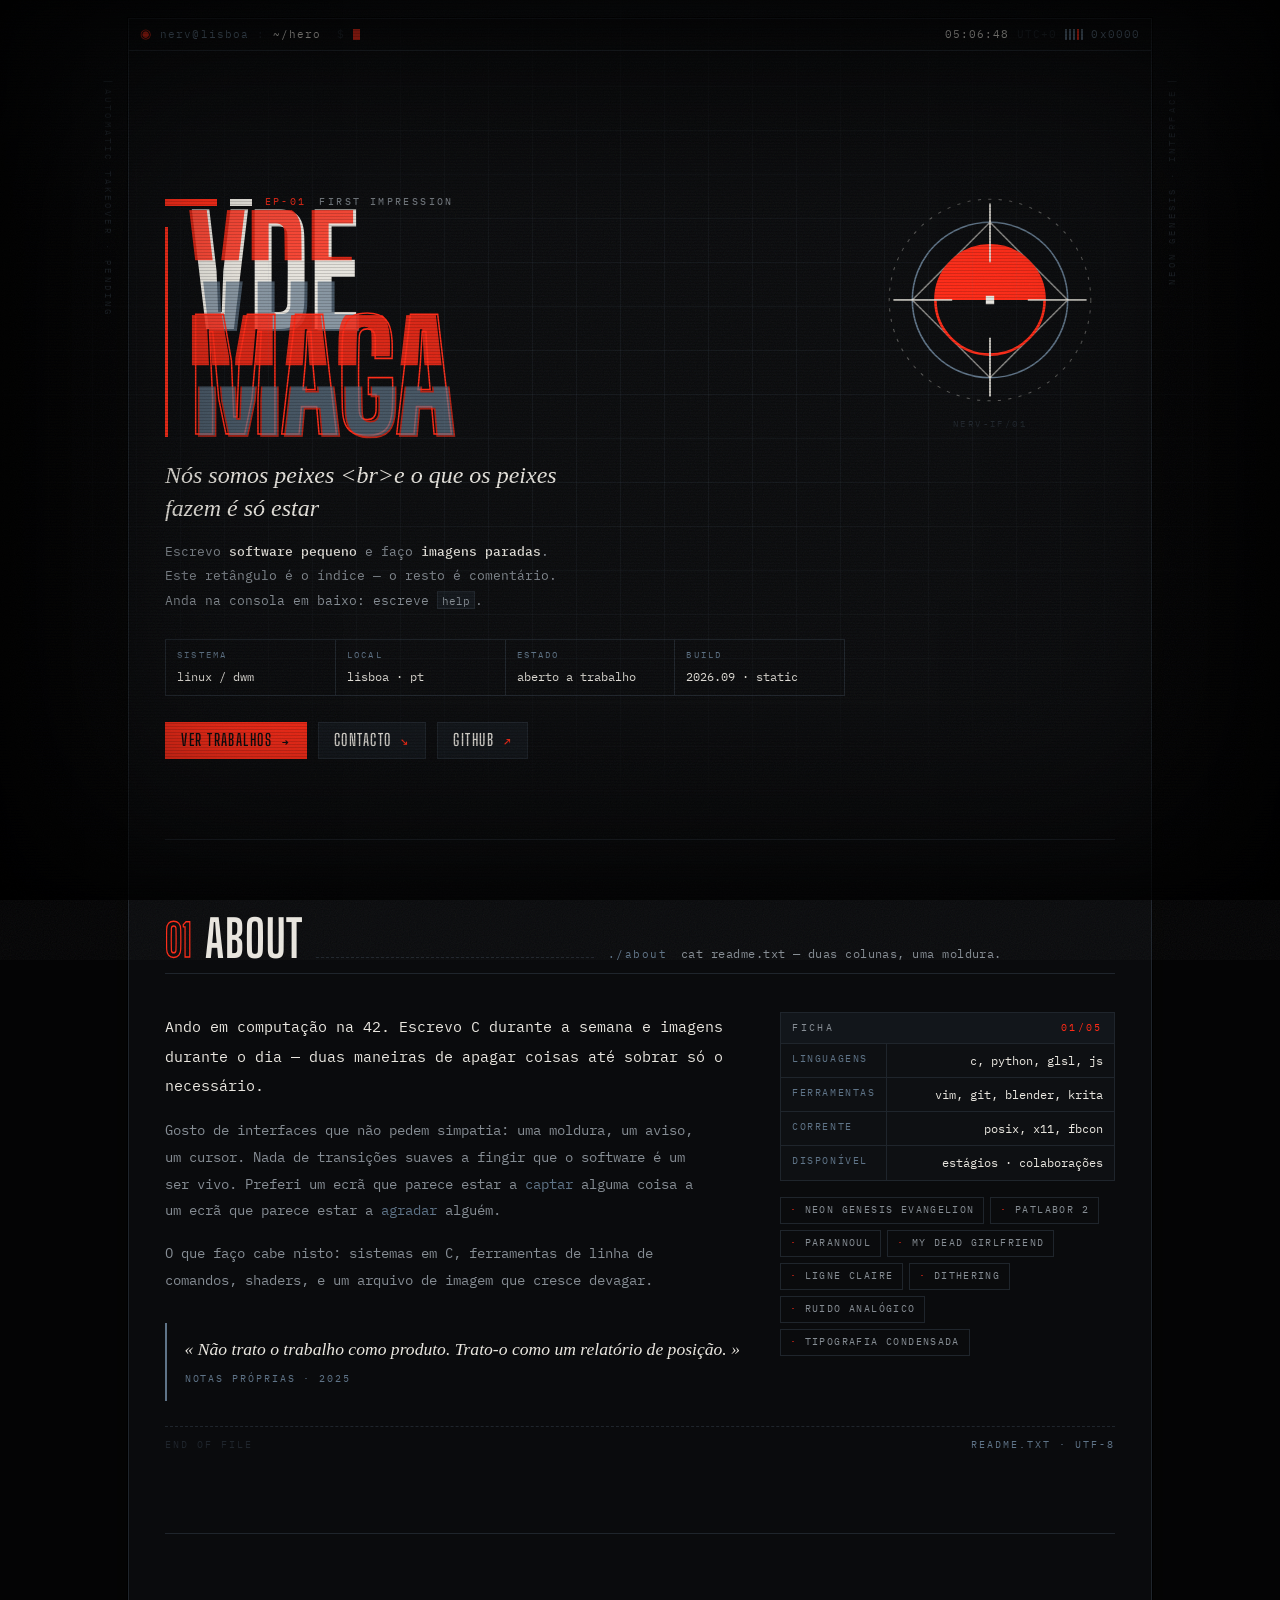
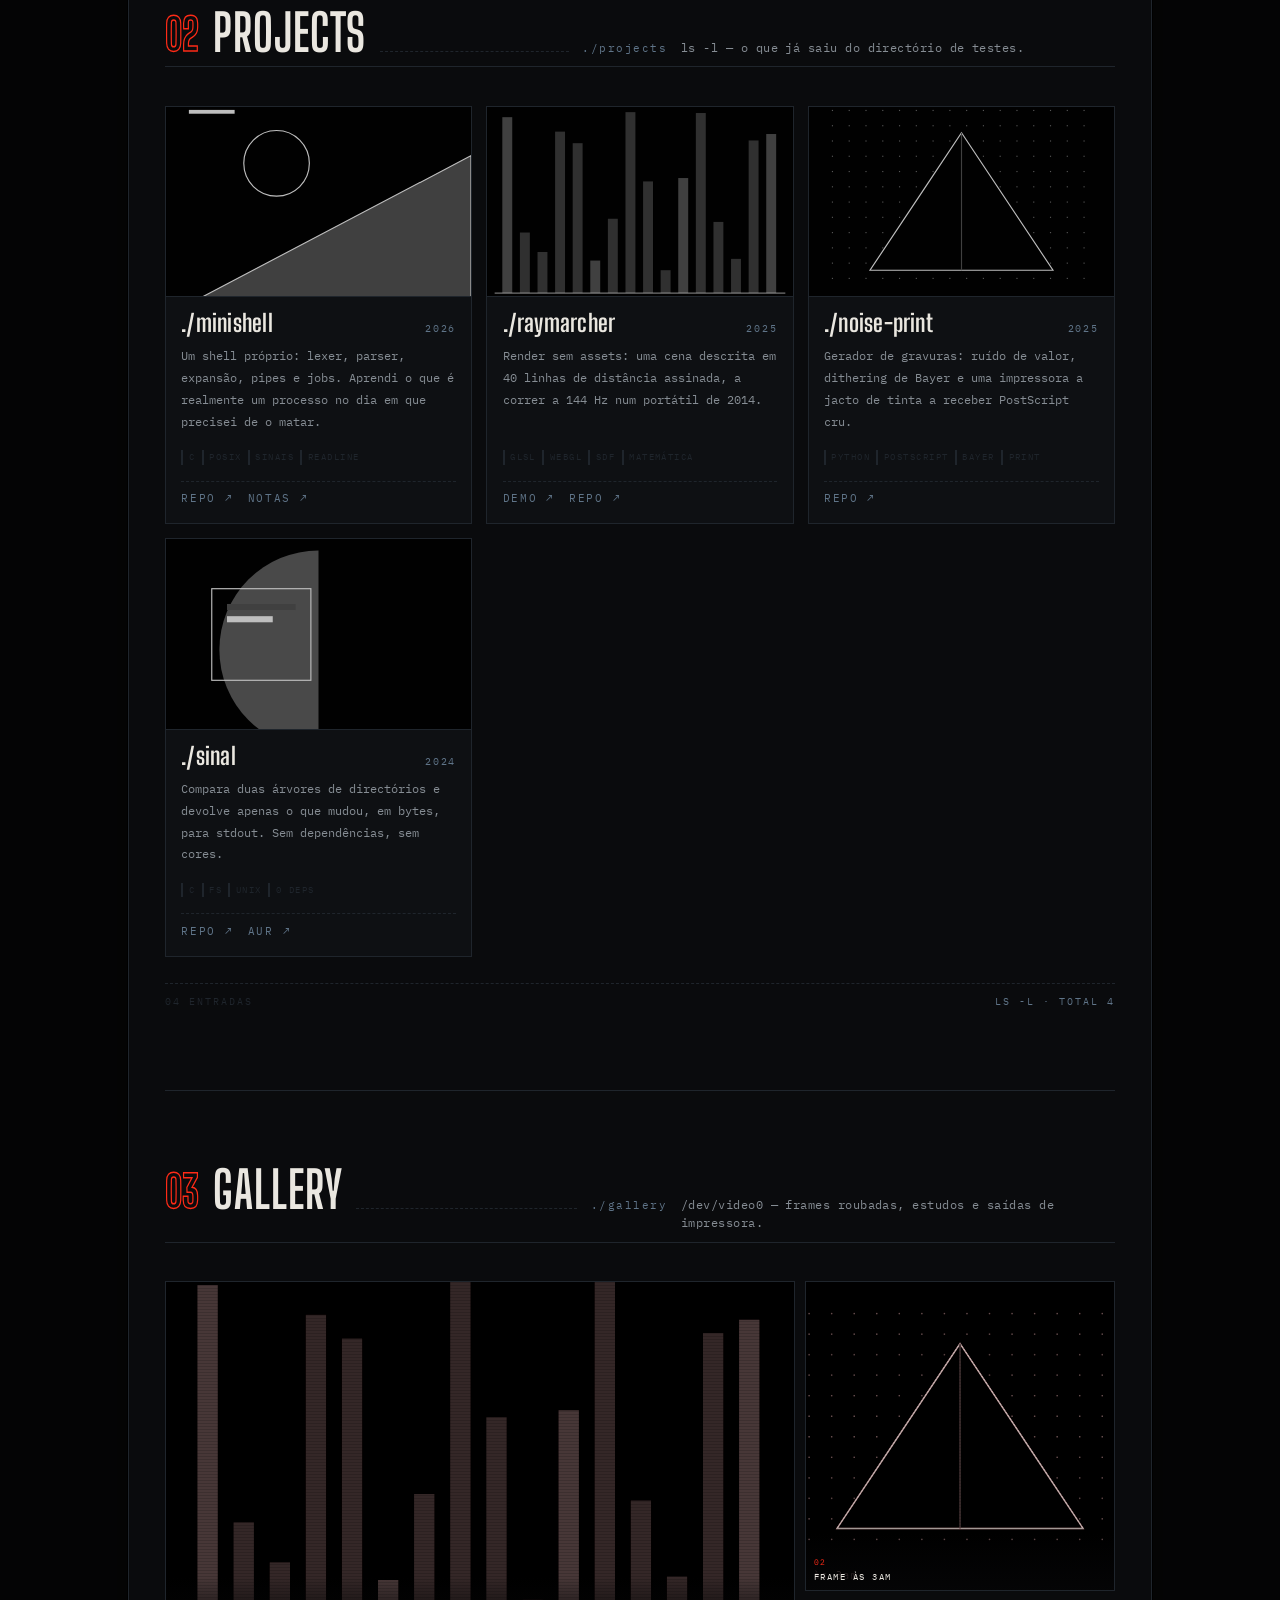
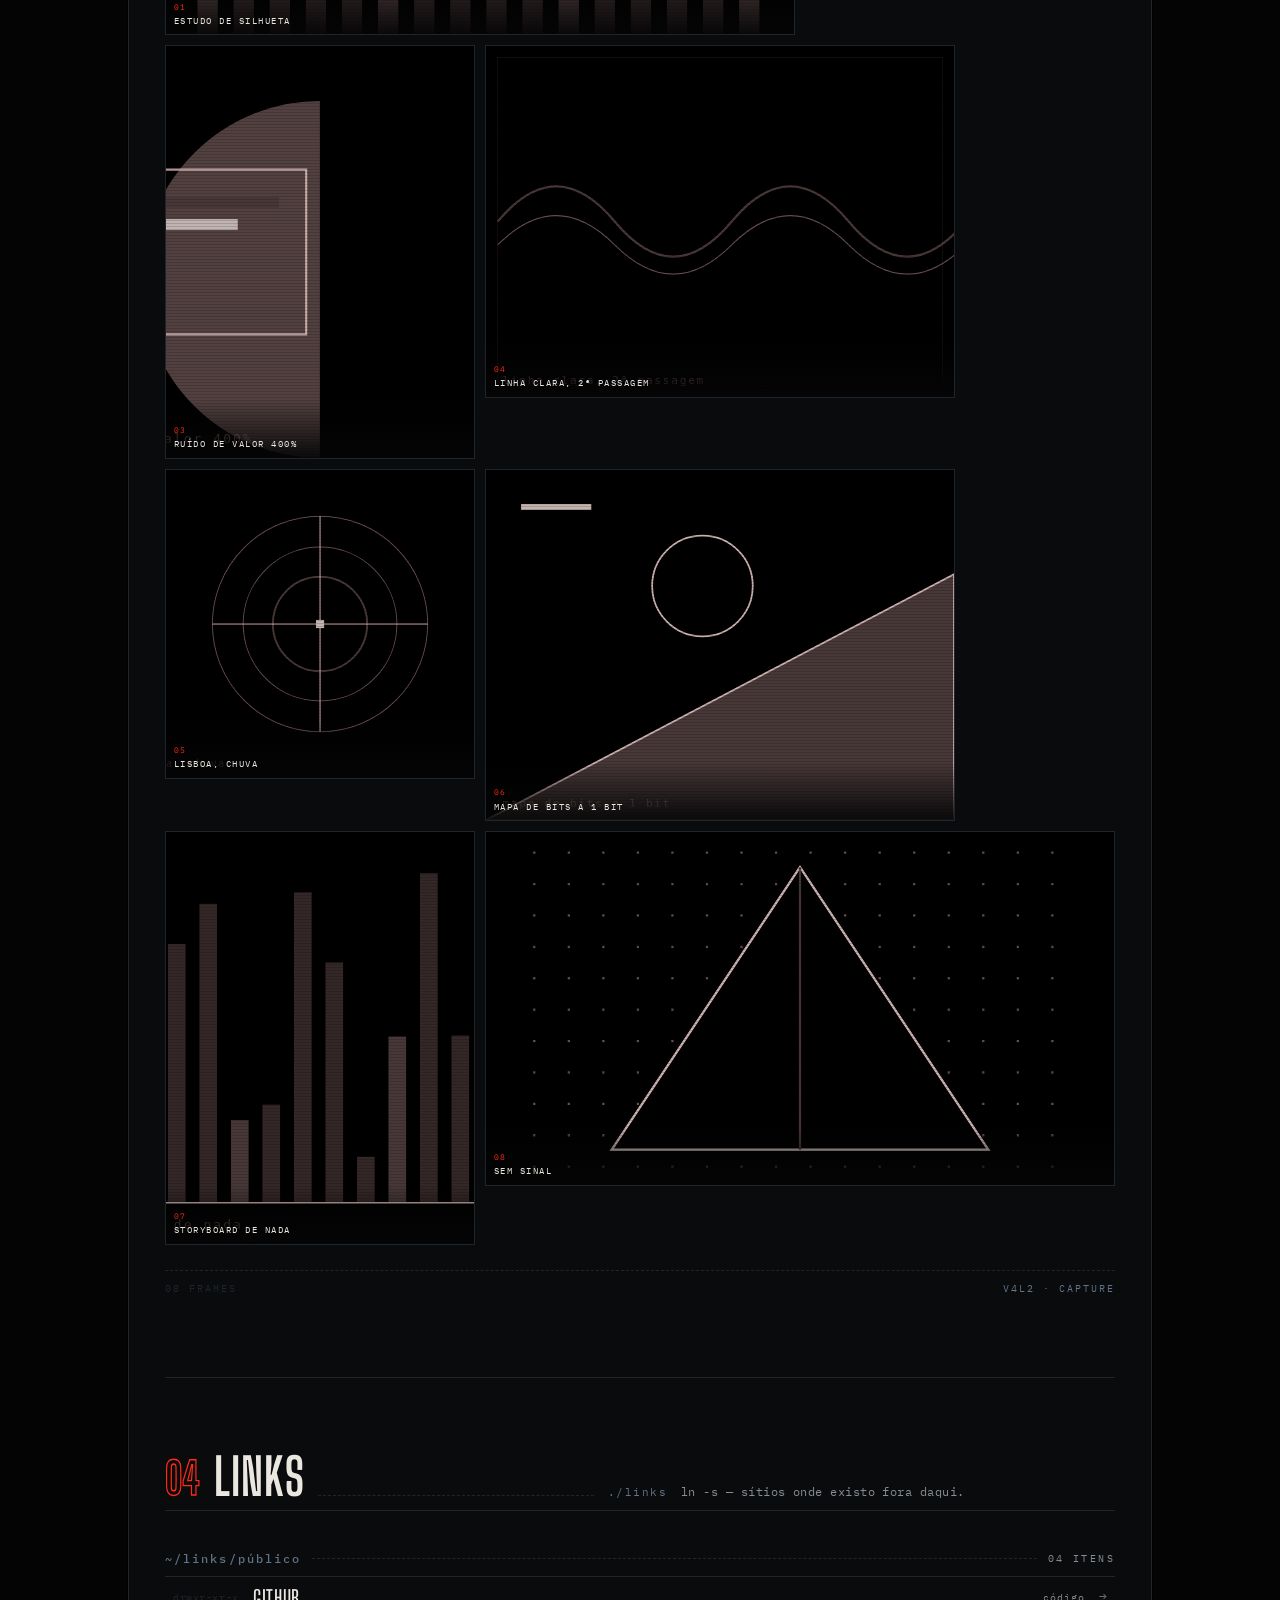
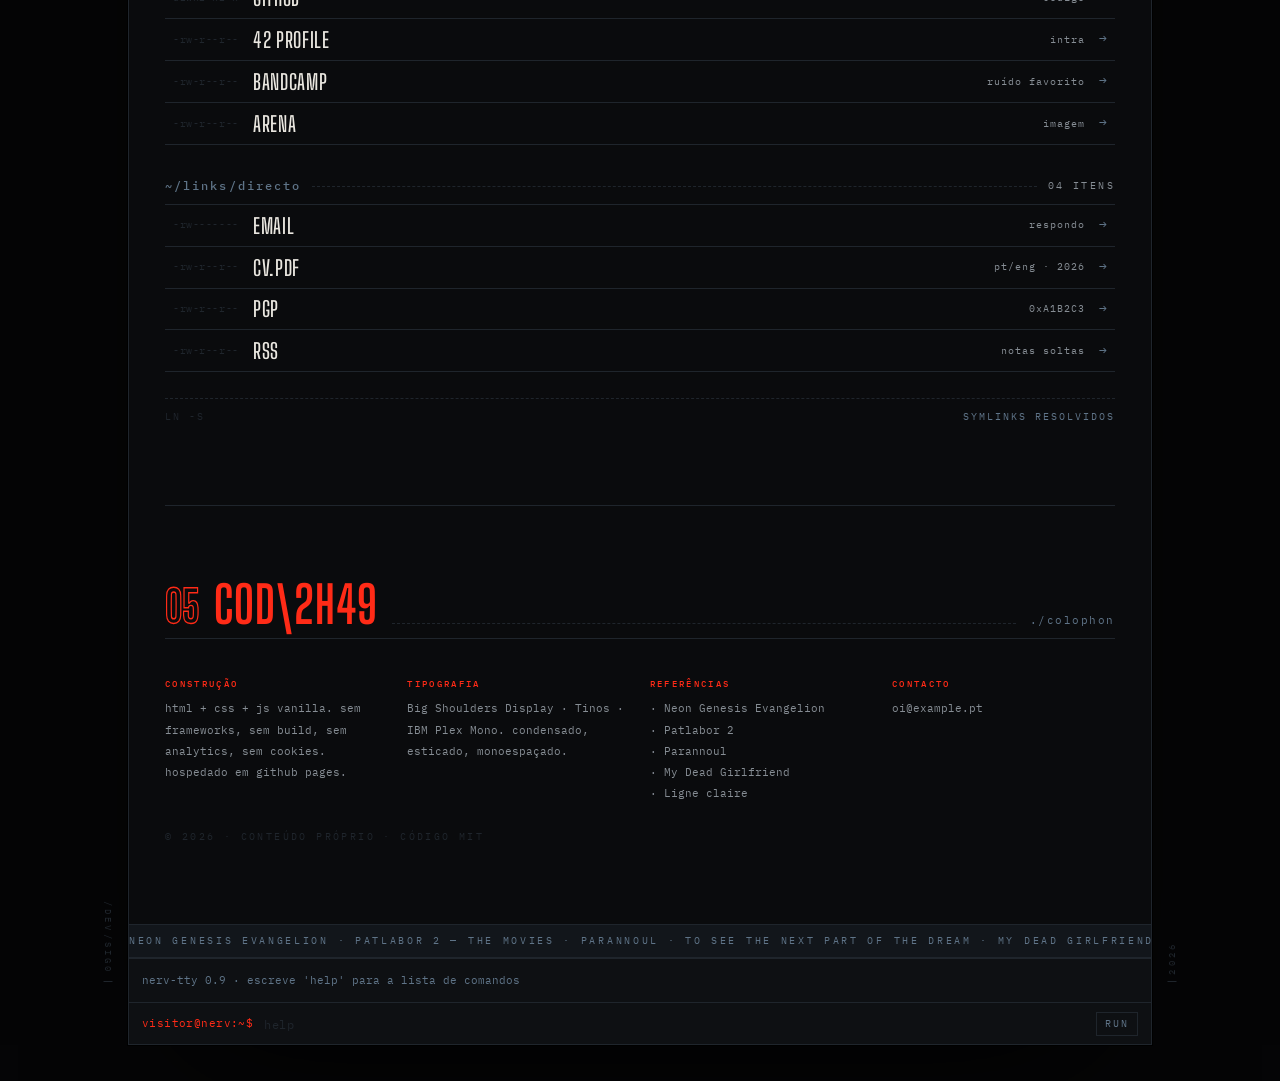
==== index.html @ f8f50516 "fase inicial" ====
<!doctype html>
<html lang="pt" data-mode="nerv">
<head>
<meta charset="utf-8">
<meta name="viewport" content="width=device-width, initial-scale=1">
<meta name="color-scheme" content="dark">
<meta name="theme-color" content="#050506">
<title>n.marques — ./index</title>
<meta name="description" content="Índice. Software, imagem, ruído.">
<meta property="og:title" content="n.marques — ./index">
<meta property="og:type" content="website">
<link rel="preconnect" href="https://fonts.googleapis.com">
<link rel="preconnect" href="https://fonts.gstatic.com" crossorigin>
<link href="https://fonts.googleapis.com/css2?family=Big+Shoulders+Display:wght@400;600;700;800&family=Tinos:ital,wght@0,400;0,700;1,400&family=IBM+Plex+Mono:wght@400;500;600&display=swap" rel="stylesheet">
<link rel="stylesheet" href="assets/css/base.css">
<link rel="stylesheet" href="assets/css/type.css">
<link rel="stylesheet" href="assets/css/layout.css">
<link rel="stylesheet" href="assets/css/components.css">
<link rel="stylesheet" href="assets/css/fx.css">
<link rel="icon" href="data:image/svg+xml,<svg xmlns='http://www.w3.org/2000/svg' viewBox='0 0 32 32'><rect width='32' height='32' fill='%230d0f12'/><circle cx='16' cy='16' r='8' fill='none' stroke='%23ff2b17' stroke-width='2'/><rect x='15' y='2' width='2' height='28' fill='%23eae7e0'/></svg>">
<script type="module" src="assets/js/main.js"></script>
</head>
<body>

<!-- camadas de ambiente -->
<div class="crt" aria-hidden="true">
  <span class="crt__grid"></span>
  <span class="crt__grain"></span>
  <span class="crt__scan"></span>
  <span class="crt__tear"></span>
  <span class="crt__vig"></span>
</div>
<div class="progress" aria-hidden="true"><span id="progress-bar"></span></div>
<div id="reticle" class="reticle" aria-hidden="true">
  <svg viewBox="0 0 44 44" width="44" height="44">
    <circle cx="22" cy="22" r="13" fill="none" stroke="currentColor" stroke-width="1"/>
    <path d="M22 0v12M22 32v12M0 22h12M32 22h12" stroke="currentColor" stroke-width="1"/>
    <rect x="21" y="21" width="2" height="2" fill="currentColor"/>
  </svg>
  <em id="reticle-coord">0000,0000</em>
</div>
<div id="boot" class="boot" aria-hidden="true"><pre id="boot-log" class="boot__log"></pre><span class="boot__flash"></span></div>

<a class="skip" href="#hero">saltar para o índice</a>

<main class="shell" id="shell">

  <header class="status" id="status">
    <span class="status__mark" data-mode-toggle role="button" tabindex="0" aria-label="alternar paleta">◉</span>
    <span class="status__prompt">nerv@lisboa</span>
    <span class="status__sep">:</span>
    <span class="status__path" id="active-path">~</span>
    <span class="status__sep">$</span>
    <span class="status__cursor" aria-hidden="true"></span>
    <span class="status__spacer"></span>
    <span class="status__clock" id="clock">--:--:--</span>
    <span class="status__utc" id="clock-utc">UTC+00</span>
    <span class="bars" aria-hidden="true"><i></i><i></i><i></i><i></i><i></i></span>
    <span class="status__pos" id="scroll-pos">0x0000</span>
  </header>

  <aside class="rail rail--l" aria-hidden="true">
    <span>automatic takeover · pending</span>
    <span>/dev/sig0</span>
  </aside>
  <aside class="rail rail--r" aria-hidden="true">
    <span>neon genesis · interface</span>
    <span id="rail-year">2026</span>
  </aside>

  <div class="stack">
    <section id="hero"     class="sec sec--hero" data-mount="hero"></section>
    <section id="about"    class="sec" data-mount="about"    data-path="./about"></section>
    <section id="projects" class="sec" data-mount="projects" data-path="./projects"></section>
    <section id="gallery"  class="sec" data-mount="gallery"  data-path="./gallery"></section>
    <section id="links"    class="sec" data-mount="links"    data-path="./links"></section>
    <section id="colophon" class="sec sec--colo" data-mount="colophon"></section>
  </div>

  <div class="ticker" aria-hidden="true"><div class="ticker__track" id="ticker"></div></div>

  <form class="term" id="term" autocomplete="off">
    <div class="term__out" id="term-out" role="log" aria-live="polite"></div>
    <div class="term__line">
      <label class="term__ps1" for="term-input">visitor@nerv:~$</label>
      <input class="term__input" id="term-input" type="text" spellcheck="false"
             autocapitalize="off" placeholder="help" aria-label="consola">
      <button class="term__go" type="submit">run</button>
    </div>
  </form>

</main>

<div class="lb" id="lightbox" hidden role="dialog" aria-modal="true" aria-label="visualizador de imagem">
  <button class="lb__close" id="lb-close" type="button" aria-label="fechar [esc]">✕</button>
  <button class="lb__nav lb__nav--p" id="lb-prev" type="button" aria-label="anterior">◄</button>
  <button class="lb__nav lb__nav--n" id="lb-next" type="button" aria-label="seguinte">►</button>
  <figure class="lb__fig"><img id="lb-img" alt=""><figcaption id="lb-cap"></figcaption></figure>
  <div class="lb__count" id="lb-count">00/00</div>
</div>

<noscript>
  <div class="noscript">
    <b>JAVASCRIPT DESATIVADO.</b><br>
    este índice é gerado a partir de <code>assets/js/data/content.js</code>.<br>
    ativa o JS, ou lê o ficheiro diretamente — está comentado.
  </div>
</noscript>

</body>
</html>
---- assets/css/base.css ----
/* tokens + reset. única fonte de verdade para cores, espaçamentos, raios. */

:root{
  /* paleta nerv */
  --void:#050506;
  --ink:#0a0b0d;
  --panel:#0e1013;
  --surface:#12161b;
  --line:#1f252c;
  --bone:#eae7e0;
  --mute:#868d94;
  --steel:#5f7488;
  --sig:#ff2b17;
  --amber:#ffb000;

  /* métricas */
  --shell-w:1024px;
  --gut:clamp(1rem,3.2vw,2.25rem);
  --hair:1px;
  --tick:9px;

  /* tipografia */
  --ff-display:"Big Shoulders Display","Oswald","Arial Narrow",sans-serif;
  --ff-serif:"Tinos","Times New Roman",serif;
  --ff-mono:"IBM Plex Mono",ui-monospace,"SFMono-Regular",Consolas,monospace;

  --ease:cubic-bezier(.2,.75,.2,1);
}

html[data-mode="redline"]{
  --void:#2c0000;
  --ink:#5e0202;
  --panel:#770404;
  --surface:#8a0606;
  --line:#ff5a45;
  --bone:#fff3e8;
  --mute:#ffb9ab;
  --steel:#ffd7cc;
  --sig:#ffd400;
  --amber:#fff;
}

*,*::before,*::after{box-sizing:border-box}
html{-webkit-text-size-adjust:100%;scroll-behavior:smooth}
body{
  margin:0;
  background:var(--void);
  color:var(--bone);
  font-family:var(--ff-mono);
  font-size:15px;
  line-height:1.62;
  -webkit-font-smoothing:antialiased;
  overflow-x:hidden;
}
body::before{ /* o campo frio atrás do retângulo */
  content:"";position:fixed;inset:0;z-index:-2;pointer-events:none;
  background:
    radial-gradient(120% 80% at 50% -10%, rgba(95,116,136,.14), transparent 60%),
    radial-gradient(80% 60% at 50% 120%, rgba(255,43,23,.07), transparent 60%),
    var(--void);
  transition:background .5s var(--ease);
}

h1,h2,h3,h4,p,figure,ul,ol,dl,dd,pre,blockquote{margin:0;padding:0}
ul,ol{list-style:none}
img,svg{display:block;max-width:100%}
a{color:inherit;text-decoration:none}
button,input{font:inherit;color:inherit}
button{background:none;border:0;cursor:pointer}
table{border-collapse:collapse}

::selection{background:var(--sig);color:#0a0b0d}
::-moz-selection{background:var(--sig);color:#0a0b0d}

*{scrollbar-width:thin;scrollbar-color:var(--line) transparent}
::-webkit-scrollbar{width:9px;height:9px}
::-webkit-scrollbar-track{background:var(--ink)}
::-webkit-scrollbar-thumb{background:var(--line);border:2px solid var(--ink)}
::-webkit-scrollbar-thumb:hover{background:var(--sig)}

:focus-visible{
  outline:2px solid var(--sig);
  outline-offset:3px;
}
.skip{
  position:fixed;top:.5rem;left:50%;translate:-50% -200%;z-index:200;
  background:var(--sig);color:#0a0b0d;padding:.4rem .9rem;
  font-family:var(--ff-mono);font-size:.7rem;letter-spacing:.16em;text-transform:uppercase;
  transition:translate .2s var(--ease);
}
.skip:focus{translate:-50% 0}

.noscript{
  position:relative;z-index:120;margin:20vh auto;width:min(560px,90vw);
  border:var(--hair) solid var(--sig);background:var(--panel);padding:1.5rem;
  font-size:.8rem;line-height:1.9;letter-spacing:.06em;
}
.noscript b{color:var(--sig);letter-spacing:.2em}

@media (prefers-reduced-motion:reduce){
  html{scroll-behavior:auto}
  *,*::before,*::after{animation-duration:.001ms!important;animation-iteration-count:1!important;transition-duration:.001ms!important}
}
---- assets/css/type.css ----
/* três vozes: condensada mecânica (display), serifada académica (peso),
   monoespaçada (dados). a verticalidade é forçada com scaleY — é o truque
   que dá aquele ar de cartão de título dos anos 90. */

.mono{font-family:var(--ff-mono);font-variant-ligatures:none}

.micro{
  font-family:var(--ff-mono);
  font-size:.625rem;
  line-height:1.4;
  letter-spacing:.24em;
  text-transform:uppercase;
  color:var(--mute);
}
.micro--sig{color:var(--sig)}
.micro--steel{color:var(--steel)}

.cond{
  font-family:var(--ff-display);
  font-weight:700;
  text-transform:uppercase;
  letter-spacing:.015em;
  line-height:.94;
}

.serif{
  font-family:var(--ff-serif);
  font-size:clamp(1.05rem,2.4vw,1.5rem);
  line-height:1.35;
  font-style:italic;
  color:var(--bone);
}

.tall{display:inline-block;transform:scaleY(1.1);transform-origin:bottom left}

/* o mega-título do hero */
.mega{
  font-family:var(--ff-display);
  font-weight:800;
  font-size:clamp(3.1rem,13.5vw,8.2rem);
  line-height:.8;
  letter-spacing:-.005em;
  text-transform:uppercase;
  display:block;
  transform:scaleY(1.14);
  transform-origin:bottom left;
}
.mega--outline{
  color:transparent;
  -webkit-text-stroke:1.5px var(--sig);
  text-stroke:1.5px var(--sig);
}
.mega--bone{color:var(--bone)}

/* cabeçalho de secção */
.sechead{
  display:flex;align-items:baseline;gap:.85rem;flex-wrap:wrap;
  border-bottom:var(--hair) solid var(--line);
  padding-bottom:.55rem;margin-bottom:clamp(1.5rem,3vw,2.4rem);
}
.sechead__num{
  font-family:var(--ff-display);font-weight:800;
  font-size:clamp(1.5rem,4vw,2.3rem);line-height:1;
  color:transparent;-webkit-text-stroke:1.2px var(--sig);
  display:inline-block;transform:scaleY(1.2);transform-origin:bottom;
}
.sechead__title{
  font-family:var(--ff-display);font-weight:700;
  font-size:clamp(1.6rem,5vw,2.9rem);line-height:.9;
  text-transform:uppercase;letter-spacing:.02em;
  display:inline-block;transform:scaleY(1.1);transform-origin:bottom left;
}
.sechead__rule{flex:1 1 60px;height:0;border-top:1px dashed var(--line);min-width:20px}
.sechead__path{font-family:var(--ff-mono);font-size:.68rem;letter-spacing:.14em;color:var(--steel)}
.sechead__note{width:100%;font-size:.72rem;color:var(--mute);letter-spacing:.04em;margin-top:.35rem;max-width:62ch}

p{max-width:68ch}
strong{color:var(--bone);font-weight:600}
em{color:var(--steel);font-style:normal}
code,kbd{
  font-family:var(--ff-mono);font-size:.86em;
  border:var(--hair) solid var(--line);padding:.05em .35em;background:var(--surface);
}
kbd{border-color:var(--steel);color:var(--steel)}
---- assets/css/layout.css ----
/* o retângulo central. mesmo em 1920x1080 isto continua a ser uma coluna
   de ~1024px, ladeada por trilhos verticais e pelo campo frio. */

.shell{
  position:relative;
  width:min(var(--shell-w),100% - 1.5rem);
  margin:clamp(.5rem,2vh,1.5rem) auto clamp(1rem,4vh,3rem);
  background:var(--ink);
  border:var(--hair) solid var(--line);
  box-shadow:0 0 0 1px #000, 0 60px 140px -60px #000;
  transition:background .4s var(--ease),border-color .4s var(--ease);
}
.stack{padding:0 var(--gut)}
.sec{padding-block:clamp(2.6rem,7vw,5rem);scroll-margin-top:52px;border-top:var(--hair) solid var(--line)}
.sec--hero{border-top:0}

/* trilhos laterais */
.rail{
  position:absolute;top:70px;bottom:70px;width:34px;
  display:none;flex-direction:column;justify-content:space-between;align-items:center;
  font-family:var(--ff-mono);font-size:.58rem;letter-spacing:.34em;text-transform:uppercase;
  color:var(--line);
}
.rail span{writing-mode:vertical-rl;white-space:nowrap}
.rail--l{left:-38px}
.rail--r{right:-38px}
.rail--r span{rotate:180deg}
.rail::before,.rail::after{
  content:"";position:absolute;left:50%;width:9px;height:1px;background:var(--line);translate:-50% 0;
}
.rail::before{top:-8px}
.rail::after{bottom:-8px}
@media (min-width:1180px){.rail{display:flex}}

/* barra de estado pegajosa */
.status{
  position:sticky;top:0;z-index:60;
  display:flex;align-items:center;gap:.5rem;
  padding:.45rem .7rem;
  background:color-mix(in srgb,var(--ink) 88%,transparent);
  backdrop-filter:blur(7px) saturate(1.2);
  border-bottom:var(--hair) solid var(--line);
  font-family:var(--ff-mono);font-size:.66rem;letter-spacing:.1em;
}
.status__mark{color:var(--sig);cursor:pointer;font-size:.8rem;line-height:1;transition:color .3s}
.status__mark:hover{color:var(--bone)}
.status__prompt{color:var(--steel)}
.status__sep{color:var(--line)}
.status__path{color:var(--bone);min-width:8ch}
.status__cursor{width:7px;height:11px;background:var(--sig);animation:blink 1.05s steps(1) infinite}
.status__spacer{flex:1}
.status__clock{color:var(--bone);font-variant-numeric:tabular-nums}
.status__utc{color:var(--line)}
.status__pos{color:var(--steel);font-variant-numeric:tabular-nums}
@media (max-width:640px){
  .status__utc,.status__pos,.bars{display:none}
}
@keyframes blink{50%{opacity:0}}

.bars{display:flex;align-items:flex-end;gap:2px;height:11px}
.bars i{width:2px;height:100%;background:var(--steel);transform-origin:bottom;animation:pump 1.6s var(--ease) infinite}
.bars i:nth-child(2){animation-delay:.2s;background:var(--steel)}
.bars i:nth-child(3){animation-delay:.4s}
.bars i:nth-child(4){animation-delay:.6s;background:var(--sig)}
.bars i:nth-child(5){animation-delay:.8s}
@keyframes pump{0%,100%{transform:scaleY(.25)}40%{transform:scaleY(1)}}

.progress{position:fixed;top:0;left:0;right:0;height:2px;z-index:150;background:transparent}
.progress span{display:block;height:100%;width:100%;background:var(--sig);transform:scaleX(0);transform-origin:0 50%}

/* grelhas utilitárias */
.cols{display:grid;gap:clamp(1.4rem,3vw,2.6rem)}
@media (min-width:820px){
  .cols--about{grid-template-columns:1.55fr .9fr}
  .cols--split{grid-template-columns:1fr 1fr}
}
.cards{display:grid;gap:14px;grid-template-columns:repeat(auto-fill,minmax(min(100%,300px),1fr))}

/* rodapé de secção */
.secfoot{
  margin-top:1.6rem;padding-top:.6rem;border-top:1px dashed var(--line);
  display:flex;gap:1rem;justify-content:space-between;flex-wrap:wrap;
  font-size:.62rem;letter-spacing:.2em;text-transform:uppercase;color:var(--line);
}
.secfoot b{color:var(--steel);font-weight:400}
---- assets/css/components.css ----
/* ---------- HERO ---------- */
.hero{position:relative;display:grid;gap:clamp(1.5rem,4vw,2.5rem);padding-top:clamp(2rem,6vw,4rem)}
@media (min-width:900px){.hero{grid-template-columns:1fr 230px;align-items:start}}

.hero__imp{display:flex;align-items:center;gap:.8rem;margin-bottom:1.1rem}
.hero__imp .bar{height:7px;width:52px;background:var(--sig)}
.hero__imp .bar--b{background:var(--bone);width:22px}

.hero__name{position:relative;border-left:3px solid var(--sig);padding-left:clamp(.8rem,2.4vw,1.4rem)}
.hero__line{display:block}
.hero__say{margin-top:1.4rem;max-width:34ch}
.hero__sum{margin-top:1rem;font-size:.82rem;color:var(--mute);max-width:52ch;line-height:1.85}
.hero__sum b{color:var(--bone);font-weight:500}

.meta{
  margin-top:1.6rem;display:grid;gap:0;
  grid-template-columns:repeat(auto-fit,minmax(140px,1fr));
  border-top:var(--hair) solid var(--line);border-left:var(--hair) solid var(--line);
}
.meta div{border-right:var(--hair) solid var(--line);border-bottom:var(--hair) solid var(--line);padding:.55rem .7rem}
.meta dt{font-size:.56rem;letter-spacing:.24em;text-transform:uppercase;color:var(--steel)}
.meta dd{margin:.2rem 0 0;font-size:.78rem;color:var(--bone);font-variant-numeric:tabular-nums}

.acts{margin-top:1.6rem;display:flex;gap:.7rem;flex-wrap:wrap}
.btn{
  display:inline-flex;align-items:center;gap:.6rem;
  border:var(--hair) solid var(--line);background:var(--surface);
  padding:.6rem .95rem;
  font-family:var(--ff-display);font-weight:600;font-size:1.02rem;
  text-transform:uppercase;letter-spacing:.09em;line-height:1;
  transition:border-color .2s,background .2s,color .2s,transform .2s var(--ease);
}
.btn i{font-family:var(--ff-mono);font-style:normal;font-size:.7rem;color:var(--sig);transition:translate .25s var(--ease)}
.btn:hover{border-color:var(--sig);background:var(--ink);color:var(--sig)}
.btn:hover i{translate:4px 0}
.btn--solid{background:var(--sig);color:#0a0b0d;border-color:var(--sig)}
.btn--solid i{color:#0a0b0d}
.btn--solid:hover{background:var(--bone);border-color:var(--bone);color:#0a0b0d}

.sigil{position:relative;width:210px;max-width:100%;aspect-ratio:1;color:var(--bone)}
@media (max-width:899px){.sigil{display:none}}
.sigil svg{width:100%;height:100%;overflow:visible}
.sigil .rot{transform-origin:100px 100px;animation:spin 46s linear infinite}
.sigil .rot-r{transform-origin:100px 100px;animation:spin 30s linear infinite reverse}
.sigil .cap{
  position:absolute;left:0;right:0;bottom:-1.6rem;text-align:center;
  font-size:.55rem;letter-spacing:.28em;text-transform:uppercase;color:var(--line);
}
@keyframes spin{to{rotate:360deg}}

/* ---------- ABOUT ---------- */
.prose p+p{margin-top:1rem}
.prose{font-size:.86rem;line-height:1.95;color:var(--mute)}
.prose p:first-child{color:var(--bone);font-size:.95rem}
.quote{
  margin-top:1.8rem;padding:.9rem 0 .9rem 1.1rem;
  border-left:2px solid var(--steel);
}
.quote p{font-family:var(--ff-serif);font-style:italic;font-size:1.1rem;line-height:1.45;color:var(--bone)}
.quote cite{display:block;margin-top:.5rem;font-family:var(--ff-mono);font-size:.6rem;letter-spacing:.2em;text-transform:uppercase;color:var(--steel);font-style:normal}

.sheet{border:var(--hair) solid var(--line);background:var(--panel)}
.sheet__hd{display:flex;justify-content:space-between;padding:.5rem .7rem;border-bottom:var(--hair) solid var(--line);background:var(--surface)}
.sheet dl{display:grid;grid-template-columns:auto 1fr}
.sheet dt{padding:.42rem .7rem;font-size:.6rem;letter-spacing:.16em;text-transform:uppercase;color:var(--steel);border-bottom:var(--hair) solid var(--line)}
.sheet dd{padding:.42rem .7rem;margin:0;font-size:.76rem;text-align:right;border-bottom:var(--hair) solid var(--line);border-left:var(--hair) solid var(--line)}
.sheet dt:last-of-type,.sheet dd:last-of-type{border-bottom:0}

.chips{display:flex;flex-wrap:wrap;gap:6px;margin-top:1rem}
.chip{
  border:var(--hair) solid var(--line);padding:.28rem .55rem;background:transparent;
  font-size:.62rem;letter-spacing:.14em;text-transform:uppercase;color:var(--mute);
  transition:border-color .2s,color .2s;
}
.chip::before{content:"· ";color:var(--sig)}
.chip:hover{border-color:var(--sig);color:var(--bone)}

/* ---------- PROJECTS ---------- */
.card{
  position:relative;display:flex;flex-direction:column;
  border:var(--hair) solid var(--line);background:var(--panel);
  transition:border-color .25s,transform .3s var(--ease),background .25s;
}
.card::after{
  content:"";position:absolute;right:-1px;bottom:-1px;width:10px;height:10px;
  border-right:2px solid var(--sig);border-bottom:2px solid var(--sig);
  opacity:0;transition:opacity .25s;
}
.card:hover{border-color:var(--sig);transform:translateY(-3px);background:var(--surface)}
.card:hover::after{opacity:1}
.card__thumb{position:relative;aspect-ratio:16/10;overflow:hidden;border-bottom:var(--hair) solid var(--line);background:var(--ink)}
.card__thumb img{width:100%;height:100%;object-fit:cover;filter:grayscale(1) contrast(1.12) brightness(.78);transition:filter .45s,transform .9s var(--ease)}
.card:hover .card__thumb img{filter:none;transform:scale(1.045)}
.card__type{
  position:absolute;top:0;left:0;padding:.2rem .5rem;background:var(--ink);
  border-right:var(--hair) solid var(--line);border-bottom:var(--hair) solid var(--line);
  font-size:.55rem;letter-spacing:.2em;text-transform:uppercase;color:var(--sig);
}
.card__body{padding:.85rem .95rem 1rem;display:flex;flex-direction:column;gap:.5rem;flex:1}
.card__hd{display:flex;align-items:baseline;justify-content:space-between;gap:.6rem}
.card__name{font-family:var(--ff-display);font-weight:700;font-size:1.5rem;line-height:1;text-transform:lowercase;letter-spacing:.01em}
.card__year{font-size:.62rem;letter-spacing:.18em;color:var(--steel);font-variant-numeric:tabular-nums}
.card__desc{font-size:.78rem;line-height:1.75;color:var(--mute)}
.card__tags{display:flex;flex-wrap:wrap;gap:.4rem;margin-top:auto;padding-top:.6rem}
.card__tags span{font-size:.56rem;letter-spacing:.16em;text-transform:uppercase;color:var(--line);border-left:2px solid var(--line);padding-left:.35rem}
.card__links{display:flex;gap:.9rem;padding-top:.55rem;margin-top:.5rem;border-top:1px dashed var(--line)}
.card__links a{font-size:.66rem;letter-spacing:.16em;text-transform:uppercase;color:var(--steel);display:inline-flex;gap:.3rem;transition:color .2s}
.card__links a:hover{color:var(--sig)}

/* ---------- GALLERY ---------- */
.gal{display:grid;grid-template-columns:repeat(6,1fr);gap:10px;grid-auto-flow:dense}
.gal__item{
  position:relative;grid-column:span 2;aspect-ratio:1/1;overflow:hidden;
  border:var(--hair) solid var(--line);background:var(--panel);cursor:zoom-in;
  padding:0;display:block;width:100%;
  transition:border-color .25s;
}
.gal__item[data-size="w"]{grid-column:span 4;aspect-ratio:16/9}
.gal__item[data-size="h"]{grid-column:span 3;aspect-ratio:4/3}
.gal__item[data-size="t"]{grid-column:span 2;aspect-ratio:3/4}
.gal__item img{width:100%;height:100%;object-fit:cover;
  filter:grayscale(1) sepia(.35) hue-rotate(310deg) saturate(1.7) brightness(.72) contrast(1.15);
  transition:filter .5s,transform .9s var(--ease)}
.gal__item::after{
  content:"";position:absolute;inset:0;pointer-events:none;
  background:repeating-linear-gradient(to bottom,rgba(0,0,0,.22) 0 1px,transparent 1px 3px);
  opacity:.7;transition:opacity .4s;
}
.gal__item:hover{border-color:var(--sig)}
.gal__item:hover img{filter:none;transform:scale(1.03)}
.gal__item:hover::after{opacity:.25}
.gal__cap{
  position:absolute;left:0;right:0;bottom:0;z-index:2;
  padding:1.4rem .5rem .4rem;text-align:left;
  background:linear-gradient(to top,rgba(5,5,6,.92),transparent);
  font-size:.58rem;letter-spacing:.16em;text-transform:uppercase;color:var(--bone);
}
.gal__cap b{display:block;color:var(--sig);font-weight:400;font-size:.52rem}
@media (max-width:760px){
  .gal{grid-template-columns:repeat(2,1fr)}
  .gal__item,.gal__item[data-size="t"]{grid-column:span 1}
  .gal__item[data-size="w"],.gal__item[data-size="h"]{grid-column:span 2}
}

/* ---------- LIGHTBOX ---------- */
.lb{position:fixed;inset:0;z-index:180;background:color-mix(in srgb,var(--void) 94%,transparent);
    display:grid;place-items:center;padding:clamp(1rem,4vw,3rem);animation:fadein .25s var(--ease)}
.lb[hidden]{display:none}
.lb__fig{max-width:min(1100px,92vw)}
.lb__fig img{width:100%;max-height:76vh;object-fit:contain;border:var(--hair) solid var(--line);background:var(--ink)}
.lb__fig figcaption{margin-top:.7rem;font-size:.72rem;letter-spacing:.12em;color:var(--bone);display:flex;justify-content:space-between;gap:1rem;flex-wrap:wrap}
.lb__fig figcaption span{color:var(--steel)}
.lb__close{position:absolute;top:1rem;right:1.1rem;font-size:1rem;color:var(--bone);border:var(--hair) solid var(--line);padding:.35rem .55rem;transition:.2s}
.lb__close:hover{border-color:var(--sig);color:var(--sig)}
.lb__nav{position:absolute;top:50%;translate:0 -50%;color:var(--mute);font-size:1.1rem;padding:1rem .7rem;transition:color .2s}
.lb__nav:hover{color:var(--sig)}
.lb__nav--p{left:.4rem}
.lb__nav--n{right:.4rem}
.lb__count{position:absolute;bottom:1rem;left:50%;translate:-50% 0;font-size:.62rem;letter-spacing:.3em;color:var(--steel)}
@keyframes fadein{from{opacity:0}}

/* ---------- LINKS ---------- */
.lgroup+.lgroup{margin-top:2rem}
.lgroup__hd{display:flex;align-items:center;gap:.7rem;margin-bottom:.5rem}
.lgroup__hd h3{font-family:var(--ff-mono);font-size:.72rem;letter-spacing:.18em;color:var(--steel);text-transform:lowercase;font-weight:500}
.lgroup__hd .ln{flex:1;border-top:1px dashed var(--line)}
.rows{border-top:var(--hair) solid var(--line)}
.row{
  display:grid;align-items:center;gap:.9rem;
  grid-template-columns:auto 1fr auto auto;
  padding:.62rem .5rem;border-bottom:var(--hair) solid var(--line);
  transition:background .2s,border-color .2s,padding-left .25s var(--ease);
}
.row:hover{background:var(--surface);border-bottom-color:var(--sig);padding-left:1rem}
.row__perm{font-size:.6rem;color:var(--line);letter-spacing:.06em;font-variant-numeric:tabular-nums}
.row__label{font-family:var(--ff-display);font-weight:600;font-size:1.32rem;line-height:1;text-transform:uppercase;letter-spacing:.03em;transition:color .2s}
.row:hover .row__label{color:var(--sig)}
.row__nota{font-size:.62rem;color:var(--mute);letter-spacing:.1em;text-align:right}
.row__arw{color:var(--steel);font-size:.8rem;transition:translate .25s var(--ease),color .2s}
.row:hover .row__arw{translate:5px 0;color:var(--sig)}
@media (max-width:620px){
  .row{grid-template-columns:1fr auto;gap:.3rem .8rem}
  .row__perm{display:none}
  .row__nota{grid-column:1/-1;text-align:left}
}

/* ---------- COLOPHON ---------- */
.colo{display:grid;gap:1.2rem;grid-template-columns:repeat(auto-fit,minmax(200px,1fr))}
.colo h4{font-size:.56rem;letter-spacing:.26em;text-transform:uppercase;color:var(--sig);margin-bottom:.4rem;font-family:var(--ff-mono);font-weight:500}
.colo p,.colo li{font-size:.7rem;color:var(--mute);line-height:1.9}
.colo a:hover{color:var(--bone)}

/* ---------- TICKER ---------- */
.ticker{overflow:hidden;border-top:var(--hair) solid var(--line);border-bottom:var(--hair) solid var(--line);background:var(--surface)}
.ticker__track{display:flex;width:max-content;animation:march 44s linear infinite}
.ticker__track:hover{animation-play-state:paused}
.ticker__track span{
  padding:.5rem 0;display:inline-flex;align-items:center;gap:1.6rem;
  font-size:.6rem;letter-spacing:.28em;text-transform:uppercase;color:var(--steel);white-space:nowrap;
}
.ticker__track span::after{content:"◉";color:var(--sig);font-size:.5rem;margin-left:1.6rem}
@keyframes march{to{transform:translateX(-50%)}}

/* ---------- TERMINAL ---------- */
.term{border-top:var(--hair) solid var(--line);background:var(--panel);font-family:var(--ff-mono)}
.term__out{max-height:0;overflow:hidden;transition:max-height .4s var(--ease);padding:0 .8rem;font-size:.7rem;line-height:1.85;color:var(--mute)}
.term__out.is-open{max-height:280px;overflow-y:auto;padding:.7rem .8rem}
.term__out .t-ok{color:var(--bone)}
.term__out .t-ok::before{content:"[ OK ] ";color:var(--sig)}
.term__out .t-err{color:var(--sig)}
.term__out .t-err::before{content:"ERR  ";}
.term__out .t-out{color:var(--steel)}
.term__out .t-echo{color:var(--bone)}
.term__out .t-echo::before{content:"$ ";color:var(--mute)}
.term__out pre{font-size:.66rem;line-height:1.35;color:var(--bone);white-space:pre-wrap}
.term__line{display:flex;align-items:center;gap:.55rem;padding:.55rem .8rem;border-top:var(--hair) solid var(--line)}
.term__ps1{font-size:.68rem;color:var(--sig);letter-spacing:.04em;white-space:nowrap}
.term__input{flex:1;min-width:0;background:transparent;border:0;outline:none;font-size:.78rem;color:var(--bone);caret-color:var(--sig);letter-spacing:.04em}
.term__input::placeholder{color:var(--line)}
.term__go{font-size:.6rem;letter-spacing:.2em;text-transform:uppercase;color:var(--steel);border:var(--hair) solid var(--line);padding:.2rem .5rem;transition:.2s}
.term__go:hover{border-color:var(--sig);color:var(--sig)}
@media (max-width:520px){.term__ps1{font-size:.58rem}.term__go{display:none}}
---- assets/css/fx.css ----
/* ************************************************************************** */
/*                                                                            */
/*                                                        :::      ::::::::   */
/*   fx.css                                             :+:      :+:    :+:   */
/*                                                    +:+ +:+         +:+     */
/*   By: student <student@student.42.fr>             +#+  +:+       +#+        */
/*                                                +#+#+#+#+#+   +#+           */
/*   Created: 2026/09/19 00:00:00 by student             #+#    #+#             */
/*   Updated: 2026/09/19 00:00:00 by student                ###   ########.fr   */
/*                                                                            */
/* ************************************************************************** */

/* camada única de ambiente CRT + arranque + revelações.
   tudo em transform/opacity para não pintar o ecrã inteiro em cada frame. */

.crt{position:fixed;inset:0;z-index:100;pointer-events:none}
.crt>span{position:absolute;display:block}

.crt__grid{
  inset:-10%;
  background-image:
    linear-gradient(to right,rgba(95,116,136,.10) 1px,transparent 1px),
    linear-gradient(to bottom,rgba(95,116,136,.10) 1px,transparent 1px);
  background-size:44px 44px;
  mask-image:radial-gradient(60% 55% at 50% 45%,#000 20%,transparent 75%);
  animation:drift 24s linear infinite;
}
@keyframes drift{to{transform:translate3d(44px,44px,0)}}

.crt__grain{
  inset:-60px;opacity:.055;
  background-image:url("data:image/svg+xml,%3Csvg xmlns='http://www.w3.org/2000/svg' width='140' height='140'%3E%3Cfilter id='n'%3E%3CfeTurbulence type='fractalNoise' baseFrequency='.85' numOctaves='3'/%3E%3C/filter%3E%3Crect width='140' height='140' filter='url(%23n)'/%3E%3C/svg%3E");
  animation:jump .6s steps(4) infinite;
}
@keyframes jump{
  0%{transform:translate3d(0,0,0)}25%{transform:translate3d(-18px,10px,0)}
  50%{transform:translate3d(12px,-14px,0)}75%{transform:translate3d(-8px,-6px,0)}
  100%{transform:translate3d(0,0,0)}
}

.crt__scan{
  inset:0;opacity:.5;
  background:repeating-linear-gradient(to bottom,rgba(0,0,0,.30) 0 1px,transparent 1px 3px);
}
.crt__tear{
  left:0;right:0;height:120px;top:-140px;
  background:linear-gradient(to bottom,transparent,rgba(234,231,224,.055) 45%,rgba(255,43,23,.05) 55%,transparent);
  animation:tear 11s var(--ease) infinite;
}
@keyframes tear{0%,72%{transform:translateY(0);opacity:0}74%{opacity:1}100%{transform:translateY(120vh);opacity:0}}

.crt__vig{
  inset:0;
  box-shadow:inset 0 0 200px 60px rgba(0,0,0,.85), inset 0 0 60px rgba(0,0,0,.5);
}
html[data-signal="off"] .crt{display:none}

/* retículo do cursor */
.reticle{
  position:fixed;left:0;top:0;z-index:140;width:44px;height:44px;margin:-22px 0 0 -22px;
  color:var(--sig);pointer-events:none;opacity:0;transition:opacity .35s;mix-blend-mode:screen;
}
.reticle em{
  position:absolute;top:46px;left:-6px;font-family:var(--ff-mono);font-style:normal;
  font-size:.5rem;letter-spacing:.14em;color:var(--steel);white-space:nowrap;
}
.reticle.is-on{opacity:.85}
@media (hover:none),(pointer:coarse){.reticle{display:none}}

/* arranque */
.boot{
  position:fixed;inset:0;z-index:200;background:var(--void);
  display:grid;place-items:center;padding:1.5rem;
  clip-path:inset(0 0 0 0);transition:clip-path .5s var(--ease),opacity .3s .1s;
}
.boot.is-out{clip-path:inset(0 0 100% 0);opacity:0}
.boot[hidden]{display:none}
.boot__log{
  font-family:var(--ff-mono);font-size:clamp(.6rem,1.6vw,.78rem);line-height:1.9;
  color:var(--steel);white-space:pre-wrap;width:min(620px,92vw);min-height:14em;
}
.boot__log b{color:var(--sig);font-weight:400}
.boot__log i{color:var(--bone);font-style:normal}
.boot__flash{position:absolute;inset:0;background:var(--sig);opacity:0;pointer-events:none}
.boot.is-flash .boot__flash{animation:flash .22s steps(2) 1}
@keyframes flash{0%{opacity:0}30%{opacity:.9}60%{opacity:0}85%{opacity:.5}100%{opacity:0}}

/* revelação por scroll */
[data-reveal]{opacity:0;transform:translateY(16px);
  transition:opacity .75s var(--ease),transform .75s var(--ease);
  transition-delay:calc(var(--i,0)*65ms)}
[data-reveal].is-in{opacity:1;transform:none}
[data-mask]{clip-path:inset(0 100% 0 0);transition:clip-path .8s var(--ease);transition-delay:calc(var(--i,0)*65ms)}
[data-mask].is-in{clip-path:inset(0 0 0 0)}

/* glitch periódico do mega-título */
.mega{position:relative}
.mega::before,.mega::after{
  content:attr(data-text);position:absolute;left:0;top:0;width:100%;
  opacity:0;pointer-events:none;
}
.mega::before{color:var(--sig);clip-path:inset(0 0 58% 0);transform:translate(-3px,-2px)}
.mega::after{color:var(--steel);clip-path:inset(56% 0 0 0);transform:translate(3px,2px)}
.is-glitching .mega::before{opacity:.85}
.is-glitching .mega::after{opacity:.7}
.is-glitching .hero__name{animation:jitter .18s steps(2) 1}
@keyframes jitter{0%{transform:translate(0)}33%{transform:translate(-2px,1px)}66%{transform:translate(2px,-1px)}100%{transform:translate(0)}}

/* scramble */
[data-scramble]{transition:color .3s}
.is-scrambling{color:var(--sig)}

@media (prefers-reduced-motion:reduce){
  .crt__grain,.crt__grid,.crt__tear,.ticker__track,.sigil .rot,.sigil .rot-r,.bars i,.status__cursor{animation:none!important}
  [data-reveal],[data-mask]{opacity:1!important;transform:none!important;clip-path:none!important}
  .mega::before,.mega::after{display:none}
}
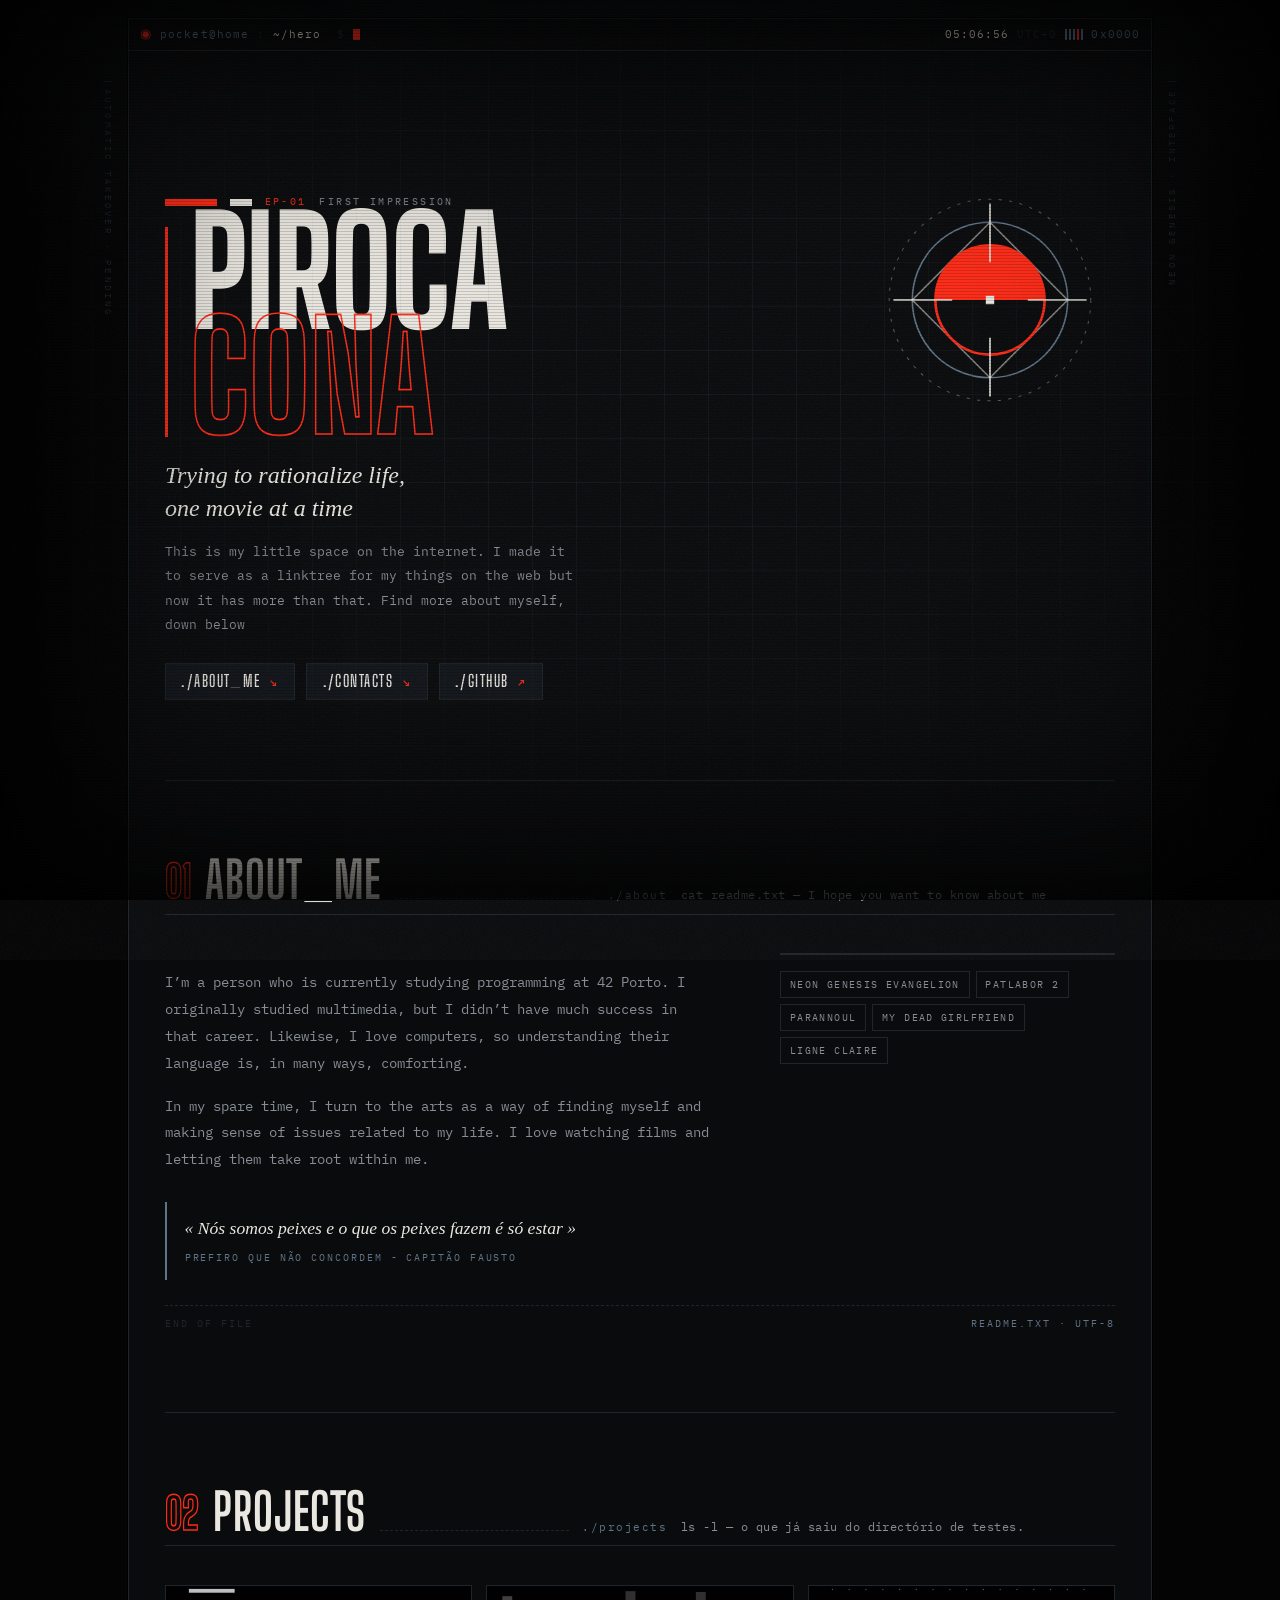
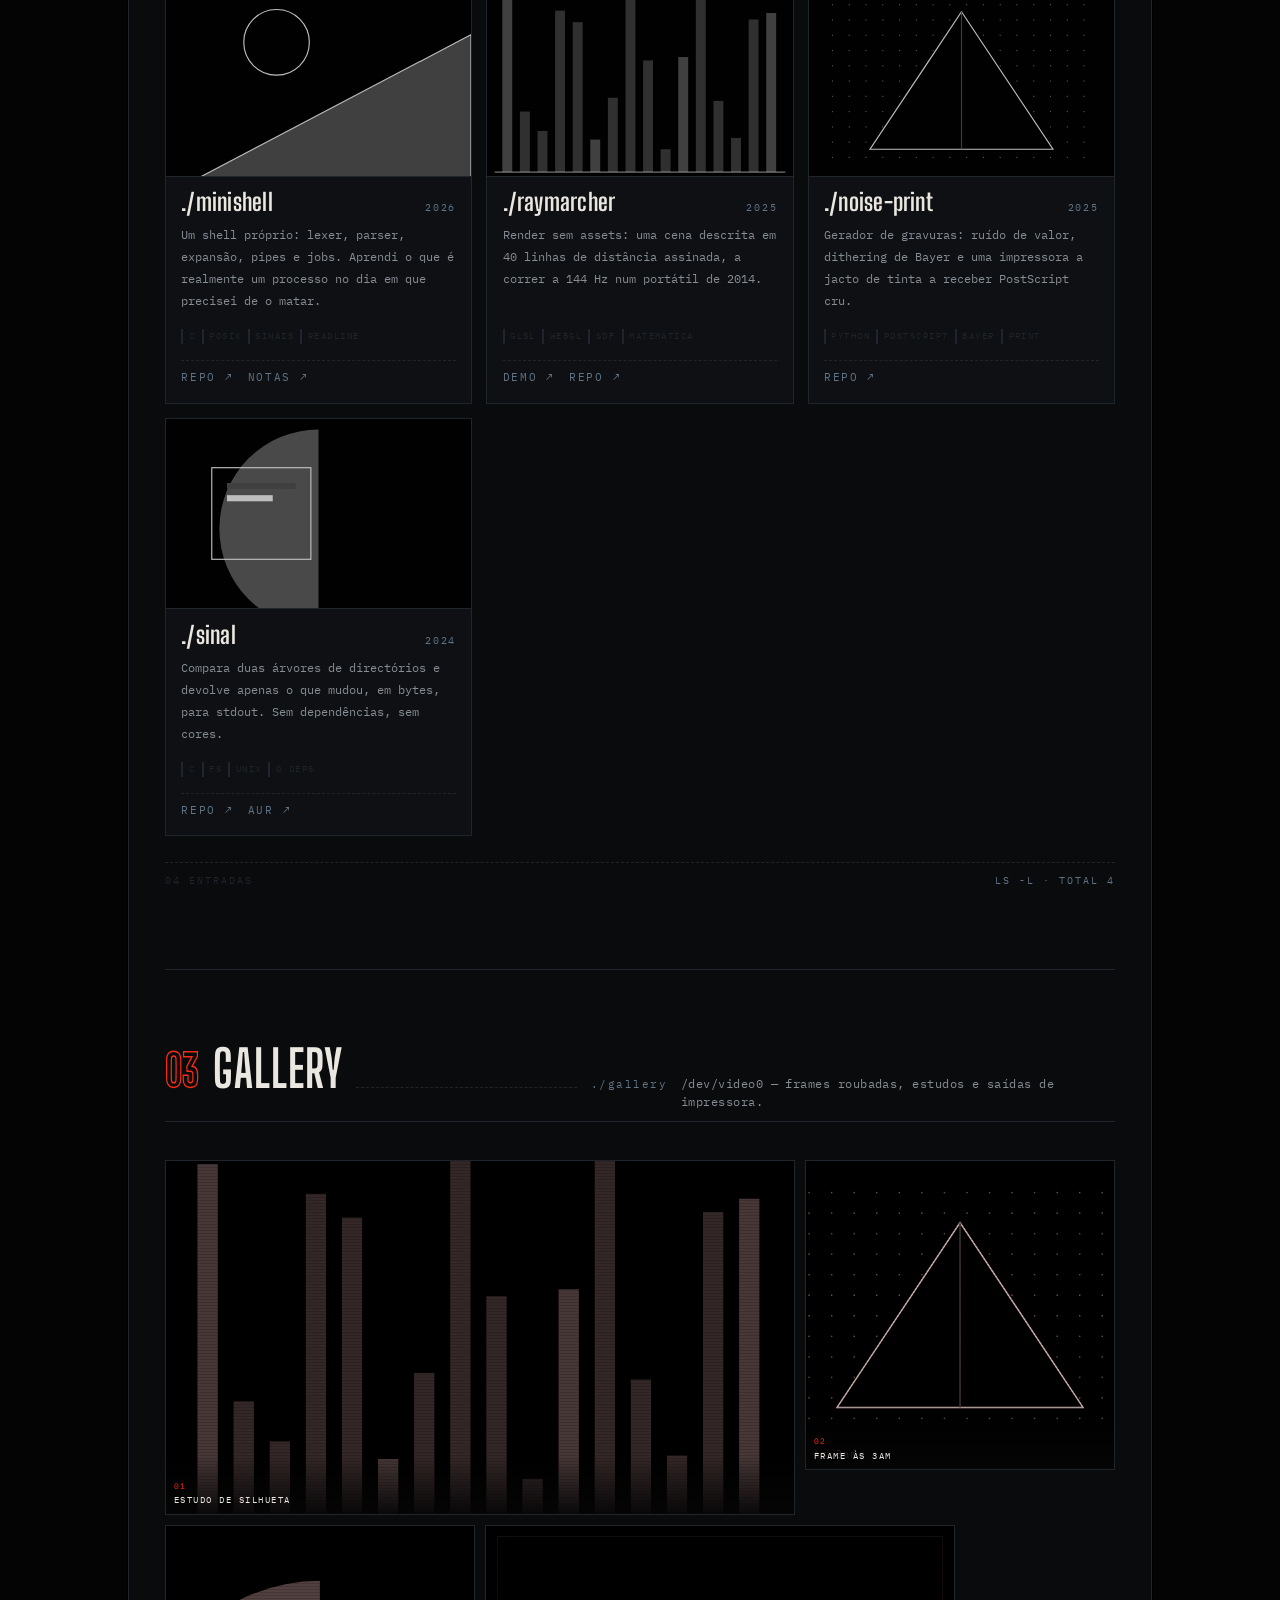
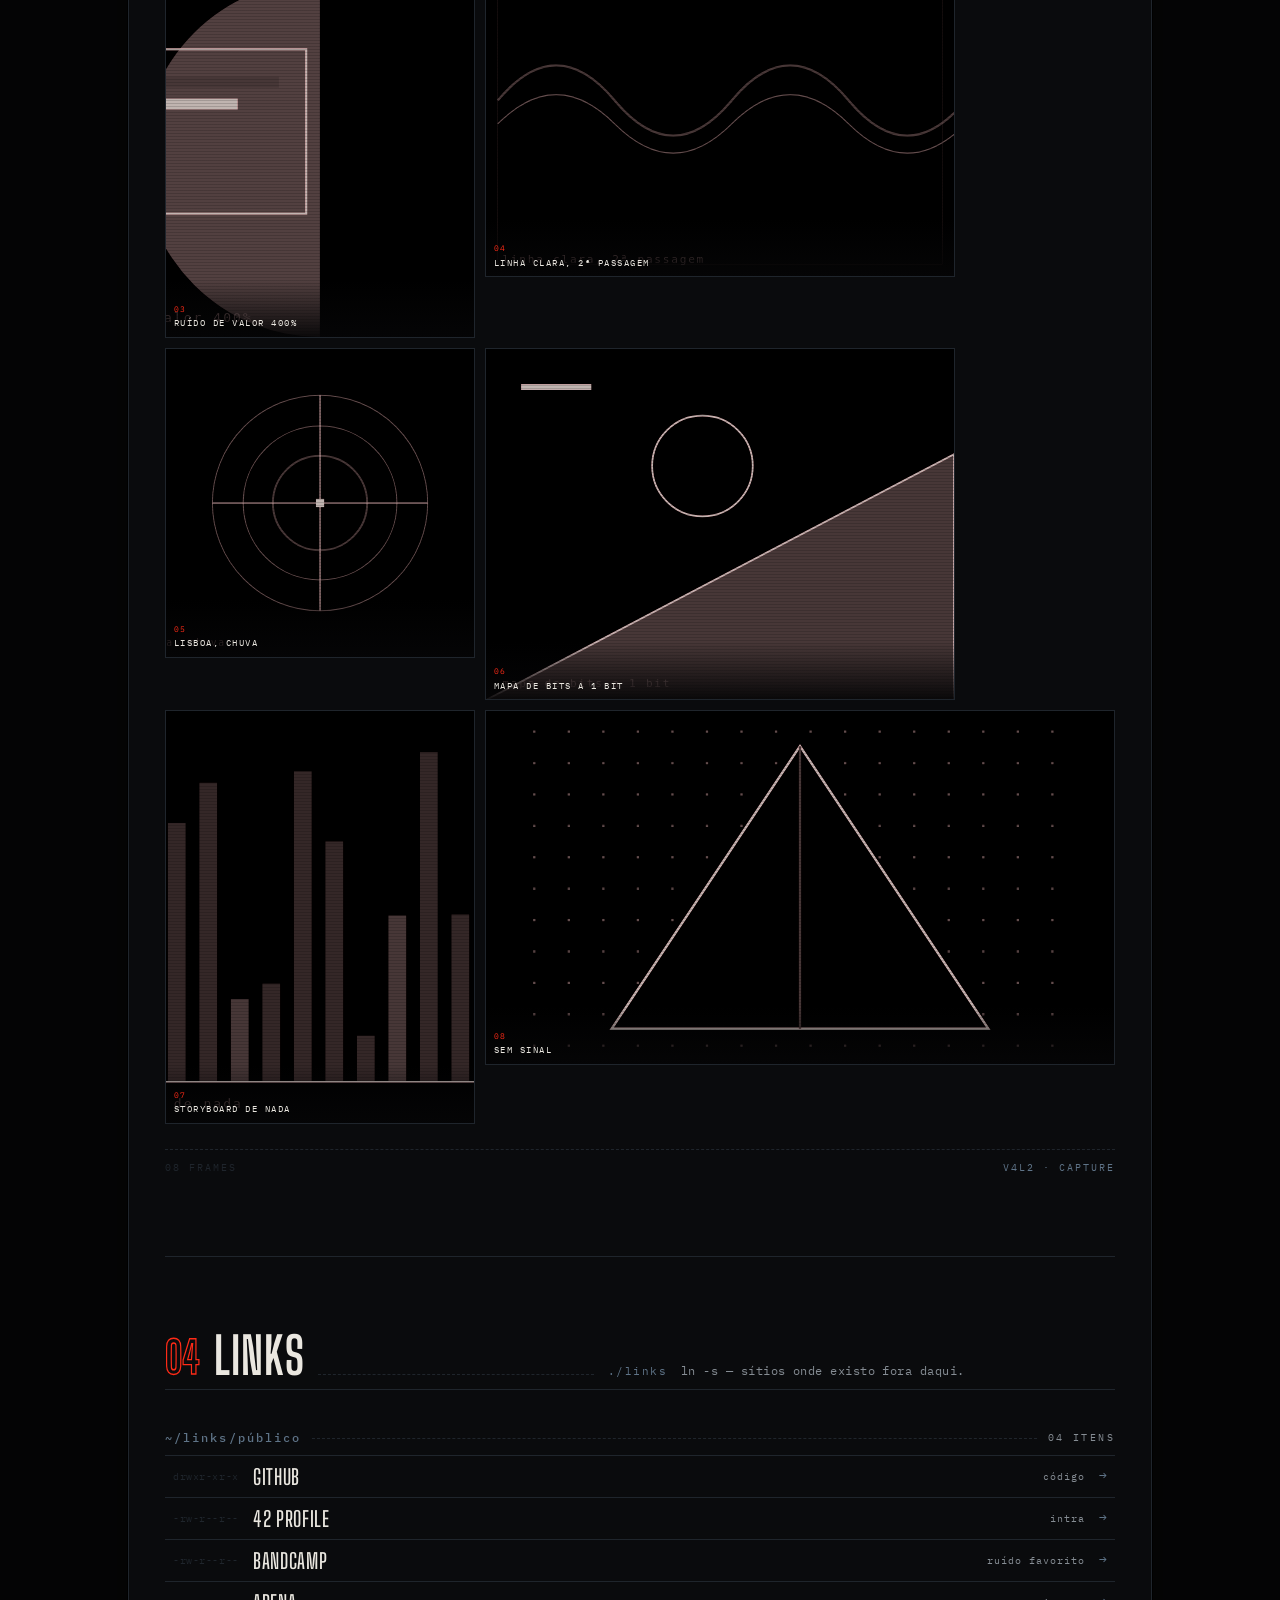
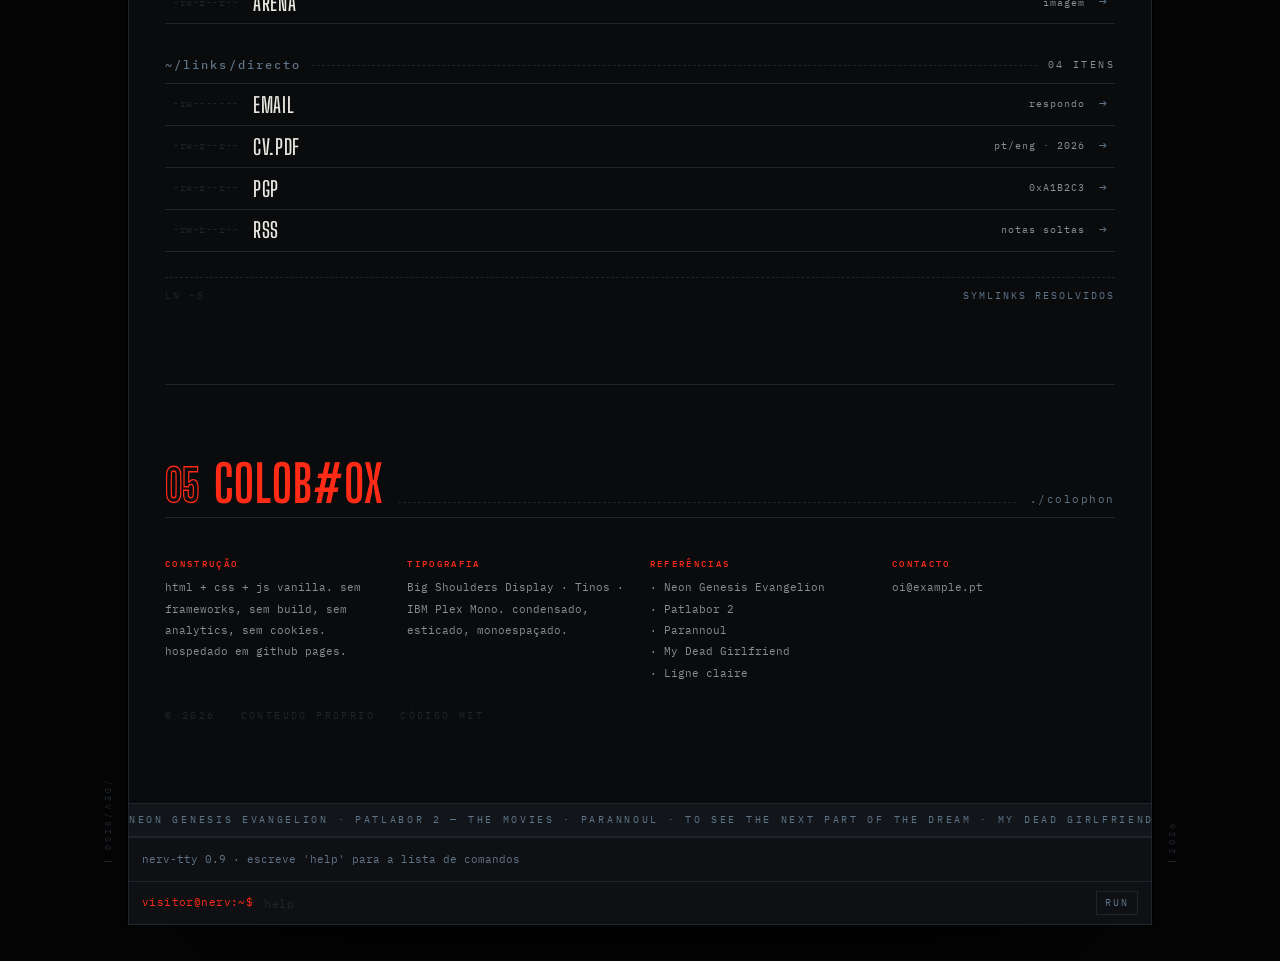
==== commit 30d28748: "start of editing content of website" ====
--- a/index.html
+++ b/index.html
@@ -47,7 +47,7 @@
 
   <header class="status" id="status">
     <span class="status__mark" data-mode-toggle role="button" tabindex="0" aria-label="alternar paleta">◉</span>
-    <span class="status__prompt">nerv@lisboa</span>
+    <span class="status__prompt">pocket@home</span>
     <span class="status__sep">:</span>
     <span class="status__path" id="active-path">~</span>
     <span class="status__sep">$</span>
--- a/assets/css/components.css
+++ b/assets/css/components.css
@@ -9,7 +9,11 @@
 
 .hero__name{position:relative;border-left:3px solid var(--sig);padding-left:clamp(.8rem,2.4vw,1.4rem)}
 .hero__line{display:block}
-.hero__say{margin-top:1.4rem;max-width:34ch}
+.hero__say{
+  margin-top:1.4rem;
+  max-width:34ch;
+  white-space:pre-line;
+}
 .hero__sum{margin-top:1rem;font-size:.82rem;color:var(--mute);max-width:52ch;line-height:1.85}
 .hero__sum b{color:var(--bone);font-weight:500}
 
@@ -73,7 +77,9 @@
   font-size:.62rem;letter-spacing:.14em;text-transform:uppercase;color:var(--mute);
   transition:border-color .2s,color .2s;
 }
-.chip::before{content:"· ";color:var(--sig)}
+.chip::before{
+	/* content:"· "; */
+	color:var(--sig)}
 .chip:hover{border-color:var(--sig);color:var(--bone)}
 
 /* ---------- PROJECTS ---------- */
